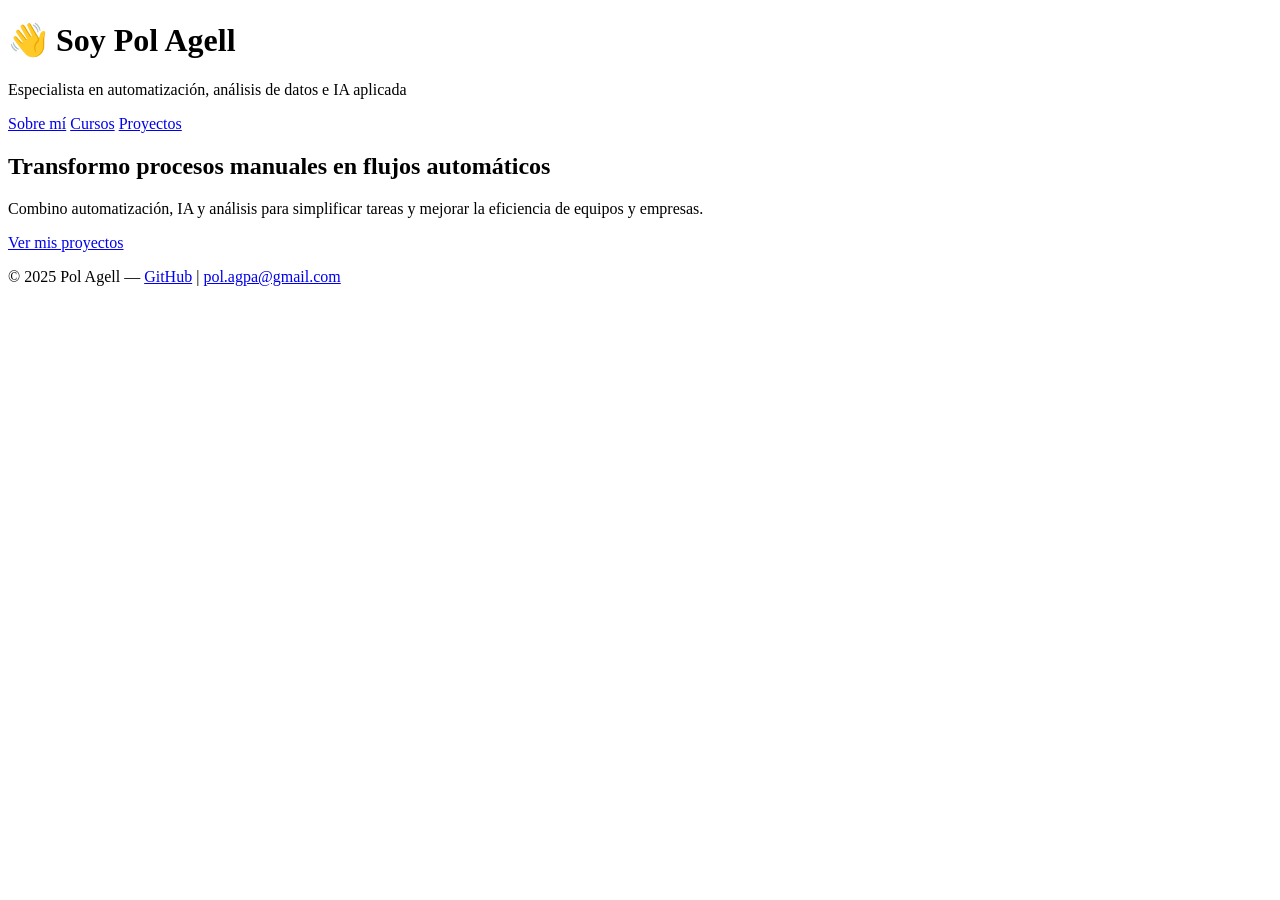
==== index.html @ 6b1739bf "Add files via upload" ====
<!DOCTYPE html>
<html lang="es">
<head>
  <meta charset="UTF-8">
  <meta name="viewport" content="width=device-width, initial-scale=1.0">
  <title>Pol Agell | Portfolio</title>
  <link rel="stylesheet" href="assets/css/style.css">
</head>
<body>
  <header>
    <h1>👋 Soy <span>Pol Agell</span></h1>
    <p>Especialista en automatización, análisis de datos e IA aplicada</p>
    <nav>
      <a href="about.html">Sobre mí</a>
      <a href="courses.html">Cursos</a>
      <a href="projects.html">Proyectos</a>
    </nav>
  </header>

  <section class="intro">
    <h2>Transformo procesos manuales en flujos automáticos</h2>
    <p>Combino automatización, IA y análisis para simplificar tareas y mejorar la eficiencia de equipos y empresas.</p>
    <a class="btn" href="projects.html">Ver mis proyectos</a>
  </section>

  <footer>
    <p>© 2025 Pol Agell — <a href="https://github.com/polagell" target="_blank">GitHub</a> | <a href="mailto:pol.agpa@gmail.com">pol.agpa@gmail.com</a></p>
  </footer>
</body>
</html>
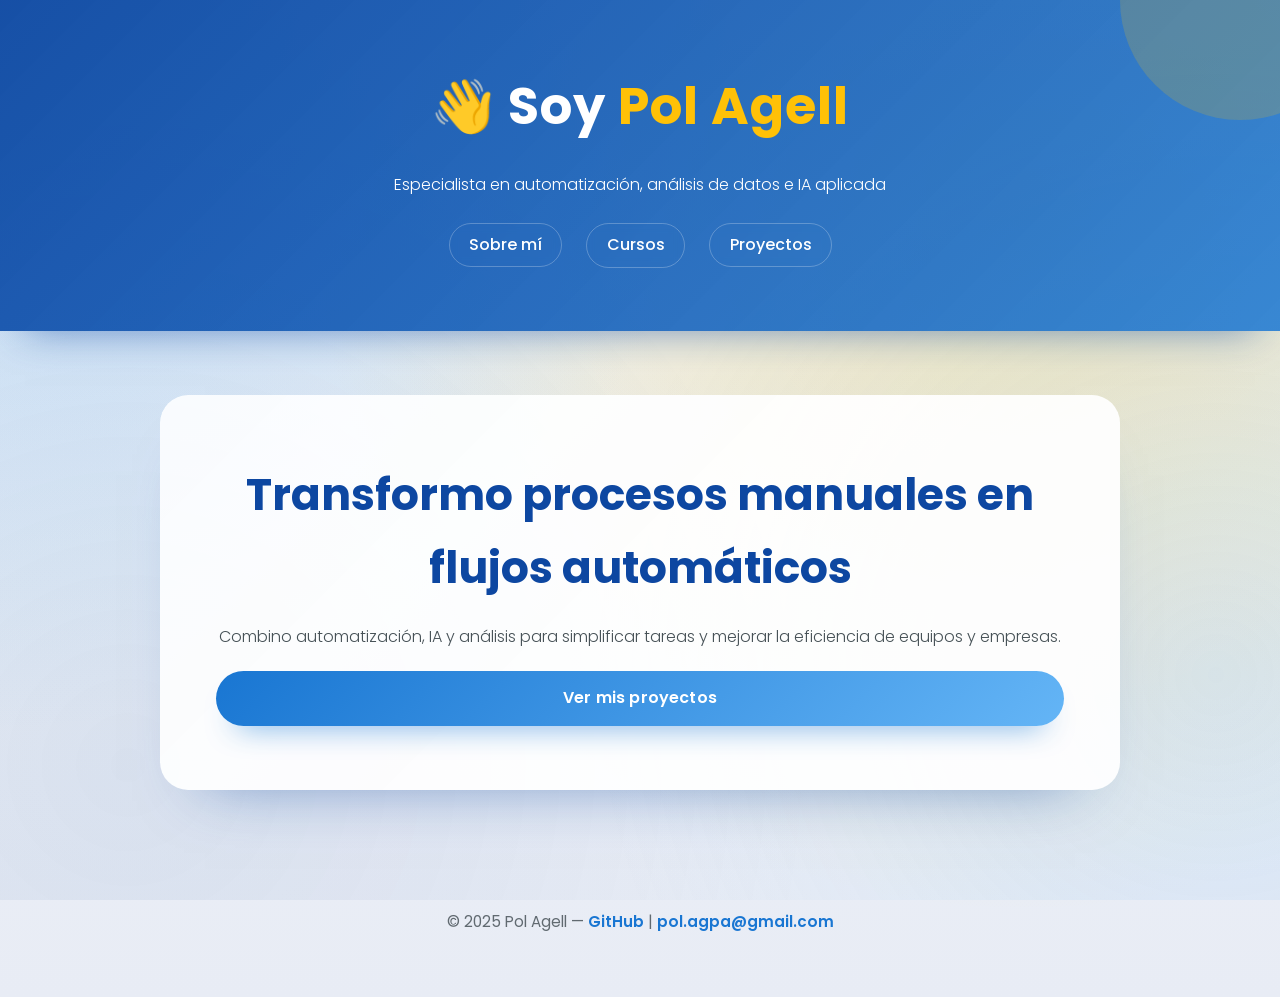
==== commit b9df7e46: "Refine portfolio styling and layout" ====
--- a/index.html
+++ b/index.html
@@ -1,30 +1,37 @@
-<!DOCTYPE html>
-<html lang="es">
-<head>
-  <meta charset="UTF-8">
-  <meta name="viewport" content="width=device-width, initial-scale=1.0">
-  <title>Pol Agell | Portfolio</title>
-  <link rel="stylesheet" href="assets/css/style.css">
-</head>
-<body>
-  <header>
-    <h1>👋 Soy <span>Pol Agell</span></h1>
-    <p>Especialista en automatización, análisis de datos e IA aplicada</p>
-    <nav>
-      <a href="about.html">Sobre mí</a>
-      <a href="courses.html">Cursos</a>
-      <a href="projects.html">Proyectos</a>
-    </nav>
-  </header>
-
-  <section class="intro">
-    <h2>Transformo procesos manuales en flujos automáticos</h2>
-    <p>Combino automatización, IA y análisis para simplificar tareas y mejorar la eficiencia de equipos y empresas.</p>
-    <a class="btn" href="projects.html">Ver mis proyectos</a>
-  </section>
-
-  <footer>
-    <p>© 2025 Pol Agell — <a href="https://github.com/polagell" target="_blank">GitHub</a> | <a href="mailto:pol.agpa@gmail.com">pol.agpa@gmail.com</a></p>
-  </footer>
-</body>
-</html>
+<!DOCTYPE html>
+<html lang="es">
+<head>
+  <meta charset="UTF-8">
+  <meta name="viewport" content="width=device-width, initial-scale=1.0">
+  <title>Pol Agell | Portfolio</title>
+  <link rel="preconnect" href="https://fonts.googleapis.com">
+  <link rel="preconnect" href="https://fonts.gstatic.com" crossorigin>
+  <link href="https://fonts.googleapis.com/css2?family=Poppins:wght@300;400;600;700&display=swap" rel="stylesheet">
+  <link rel="stylesheet" href="style.css">
+</head>
+<body>
+  <header class="site-header">
+    <div class="header-content">
+      <h1>👋 Soy <span>Pol Agell</span></h1>
+      <p>Especialista en automatización, análisis de datos e IA aplicada</p>
+      <nav class="main-nav">
+        <a href="about.html">Sobre mí</a>
+        <a href="courses.html">Cursos</a>
+        <a href="projects.html">Proyectos</a>
+      </nav>
+    </div>
+  </header>
+
+  <section class="intro hero-section">
+    <div class="hero-copy">
+      <h2>Transformo procesos manuales en flujos automáticos</h2>
+      <p>Combino automatización, IA y análisis para simplificar tareas y mejorar la eficiencia de equipos y empresas.</p>
+      <a class="btn" href="projects.html">Ver mis proyectos</a>
+    </div>
+  </section>
+
+  <footer class="site-footer">
+    <p>© 2025 Pol Agell — <a href="https://github.com/polagell" target="_blank">GitHub</a> | <a href="mailto:pol.agpa@gmail.com">pol.agpa@gmail.com</a></p>
+  </footer>
+</body>
+</html>
--- a/style.css
+++ b/style.css
@@ -0,0 +1,294 @@
+:root {
+  --denim: #0d47a1;
+  --navy: #1976d2;
+  --cerulean: #64b5f6;
+  --sunglow: #ffc107;
+  --outer: #263238;
+  --background: #eef3fb;
+  --card-bg: rgba(255, 255, 255, 0.92);
+}
+
+* {
+  box-sizing: border-box;
+}
+
+html {
+  scroll-behavior: smooth;
+}
+
+body {
+  font-family: 'Poppins', sans-serif;
+  margin: 0;
+  background: radial-gradient(circle at top left, rgba(100, 181, 246, 0.35), transparent 45%),
+    radial-gradient(circle at 80% 20%, rgba(255, 193, 7, 0.25), transparent 55%),
+    linear-gradient(180deg, #f7faff 0%, #eef2f7 35%, #e8ecf5 100%);
+  color: var(--outer);
+  line-height: 1.65;
+  min-height: 100vh;
+  position: relative;
+}
+
+body::before {
+  content: '';
+  position: fixed;
+  inset: 0;
+  background: radial-gradient(circle at 10% 85%, rgba(13, 71, 161, 0.08), transparent 50%),
+    radial-gradient(circle at 95% 75%, rgba(100, 181, 246, 0.15), transparent 45%);
+  z-index: -2;
+}
+
+.site-header {
+  background: linear-gradient(135deg, rgba(13, 71, 161, 0.95), rgba(25, 118, 210, 0.85));
+  color: #fff;
+  padding: clamp(2.5rem, 5vw, 4rem) 1.5rem;
+  box-shadow: 0 20px 40px -25px rgba(13, 71, 161, 0.65);
+  position: relative;
+  overflow: hidden;
+}
+
+.site-header::after {
+  content: '';
+  position: absolute;
+  width: 240px;
+  height: 240px;
+  border-radius: 50%;
+  background: rgba(255, 193, 7, 0.18);
+  top: -120px;
+  right: -80px;
+  filter: blur(0.5px);
+}
+
+.site-header.compact {
+  padding-block: clamp(2rem, 5vw, 3rem);
+}
+
+.header-content {
+  max-width: 1100px;
+  margin: 0 auto;
+  display: grid;
+  gap: 1.5rem;
+  justify-items: center;
+  text-align: center;
+}
+
+.site-header h1 {
+  font-size: clamp(2.5rem, 4vw, 3.5rem);
+  margin: 0;
+  letter-spacing: 0.02em;
+}
+
+.site-header h1 span {
+  color: var(--sunglow);
+}
+
+.site-header p {
+  font-weight: 300;
+  max-width: 640px;
+  margin: 0;
+}
+
+.main-nav {
+  display: flex;
+  gap: clamp(0.75rem, 3vw, 1.5rem);
+  flex-wrap: wrap;
+  justify-content: center;
+}
+
+.main-nav a {
+  color: #fff;
+  text-decoration: none;
+  font-weight: 500;
+  padding: 0.5rem 1.2rem;
+  border-radius: 999px;
+  border: 1px solid rgba(255, 255, 255, 0.25);
+  backdrop-filter: blur(4px);
+  transition: transform 0.2s ease, background 0.2s ease, color 0.2s ease, box-shadow 0.2s ease;
+}
+
+.main-nav a:hover,
+.main-nav a:focus-visible {
+  background: rgba(255, 193, 7, 0.95);
+  color: #0d1b2a;
+  transform: translateY(-2px);
+  box-shadow: 0 12px 25px -18px rgba(255, 193, 7, 0.9);
+}
+
+.hero-section {
+  max-width: 960px;
+  margin: clamp(2rem, 6vw, 4rem) auto;
+  padding: clamp(2.5rem, 7vw, 4rem) clamp(1.5rem, 6vw, 3.5rem);
+  background: var(--card-bg);
+  border-radius: 28px;
+  box-shadow: 0 35px 60px -45px rgba(13, 71, 161, 0.55);
+  position: relative;
+  overflow: hidden;
+}
+
+.hero-section::before {
+  content: '';
+  position: absolute;
+  inset: 0;
+  background: linear-gradient(135deg, rgba(25, 118, 210, 0.15), transparent 55%);
+  z-index: -1;
+}
+
+.hero-copy {
+  display: grid;
+  gap: 1.25rem;
+  text-align: center;
+}
+
+.hero-copy h2 {
+  font-size: clamp(2rem, 4vw, 2.75rem);
+  margin: 0;
+  color: var(--denim);
+}
+
+.hero-copy p {
+  margin: 0;
+  font-weight: 300;
+  color: rgba(38, 50, 56, 0.85);
+}
+
+.btn {
+  display: inline-flex;
+  justify-content: center;
+  align-items: center;
+  background: linear-gradient(135deg, var(--navy), var(--cerulean));
+  color: #fff;
+  padding: 0.9rem 2.4rem;
+  border-radius: 999px;
+  text-decoration: none;
+  font-weight: 600;
+  letter-spacing: 0.01em;
+  box-shadow: 0 18px 30px -20px rgba(25, 118, 210, 0.85);
+  transition: transform 0.25s ease, box-shadow 0.25s ease, background 0.25s ease;
+}
+
+.btn:hover,
+.btn:focus-visible {
+  background: linear-gradient(135deg, var(--sunglow), #ffd54f);
+  color: #0d1b2a;
+  transform: translateY(-3px);
+  box-shadow: 0 22px 35px -18px rgba(255, 193, 7, 0.75);
+}
+
+.page-section {
+  max-width: 960px;
+  margin: clamp(2rem, 6vw, 4rem) auto;
+  padding: clamp(2.5rem, 7vw, 4rem) clamp(1.75rem, 6vw, 3.5rem);
+  background: var(--card-bg);
+  border-radius: 26px;
+  box-shadow: 0 30px 55px -40px rgba(13, 71, 161, 0.45);
+  backdrop-filter: blur(4px);
+}
+
+.page-section p {
+  margin-top: 0;
+  font-weight: 300;
+  color: rgba(38, 50, 56, 0.85);
+}
+
+.card-grid {
+  display: grid;
+  grid-template-columns: repeat(auto-fit, minmax(240px, 1fr));
+  gap: clamp(1.5rem, 4vw, 2.5rem);
+  background: transparent;
+  box-shadow: none;
+  padding: clamp(2rem, 5vw, 3rem) clamp(1rem, 5vw, 2.5rem);
+}
+
+.card {
+  background: var(--card-bg);
+  padding: clamp(1.5rem, 4vw, 2.4rem);
+  border-radius: 24px;
+  border: 1px solid rgba(13, 71, 161, 0.08);
+  box-shadow: 0 25px 45px -35px rgba(13, 71, 161, 0.55);
+  transition: transform 0.25s ease, box-shadow 0.25s ease, border-color 0.25s ease;
+  display: grid;
+  gap: 0.75rem;
+}
+
+.card h3 {
+  margin: 0;
+  font-size: 1.3rem;
+  color: var(--denim);
+}
+
+.card p {
+  margin: 0;
+  color: rgba(38, 50, 56, 0.8);
+  font-weight: 300;
+}
+
+.card:hover,
+.card:focus-within {
+  transform: translateY(-6px);
+  box-shadow: 0 35px 60px -35px rgba(13, 71, 161, 0.6);
+  border-color: rgba(25, 118, 210, 0.25);
+}
+
+.card-link {
+  margin-top: 0.5rem;
+  color: var(--navy);
+  font-weight: 600;
+  text-decoration: none;
+  display: inline-flex;
+  align-items: center;
+  gap: 0.4rem;
+  transition: color 0.2s ease, transform 0.2s ease;
+}
+
+.card-link::after {
+  content: '→';
+  font-size: 1rem;
+  transition: transform 0.2s ease;
+}
+
+.card-link:hover,
+.card-link:focus-visible {
+  color: var(--denim);
+  transform: translateX(4px);
+}
+
+.card-link:hover::after,
+.card-link:focus-visible::after {
+  transform: translateX(3px);
+}
+
+.site-footer {
+  text-align: center;
+  padding: 2.5rem 1.5rem 3rem;
+  color: rgba(38, 50, 56, 0.7);
+  font-size: 0.95rem;
+}
+
+.site-footer a {
+  color: var(--navy);
+  font-weight: 600;
+  text-decoration: none;
+  transition: color 0.2s ease;
+}
+
+.site-footer a:hover,
+.site-footer a:focus-visible {
+  color: var(--denim);
+}
+
+@media (max-width: 600px) {
+  .site-header::after {
+    width: 180px;
+    height: 180px;
+    top: -90px;
+    right: -60px;
+  }
+
+  .hero-section,
+  .page-section {
+    border-radius: 22px;
+  }
+
+  .card {
+    border-radius: 20px;
+  }
+}
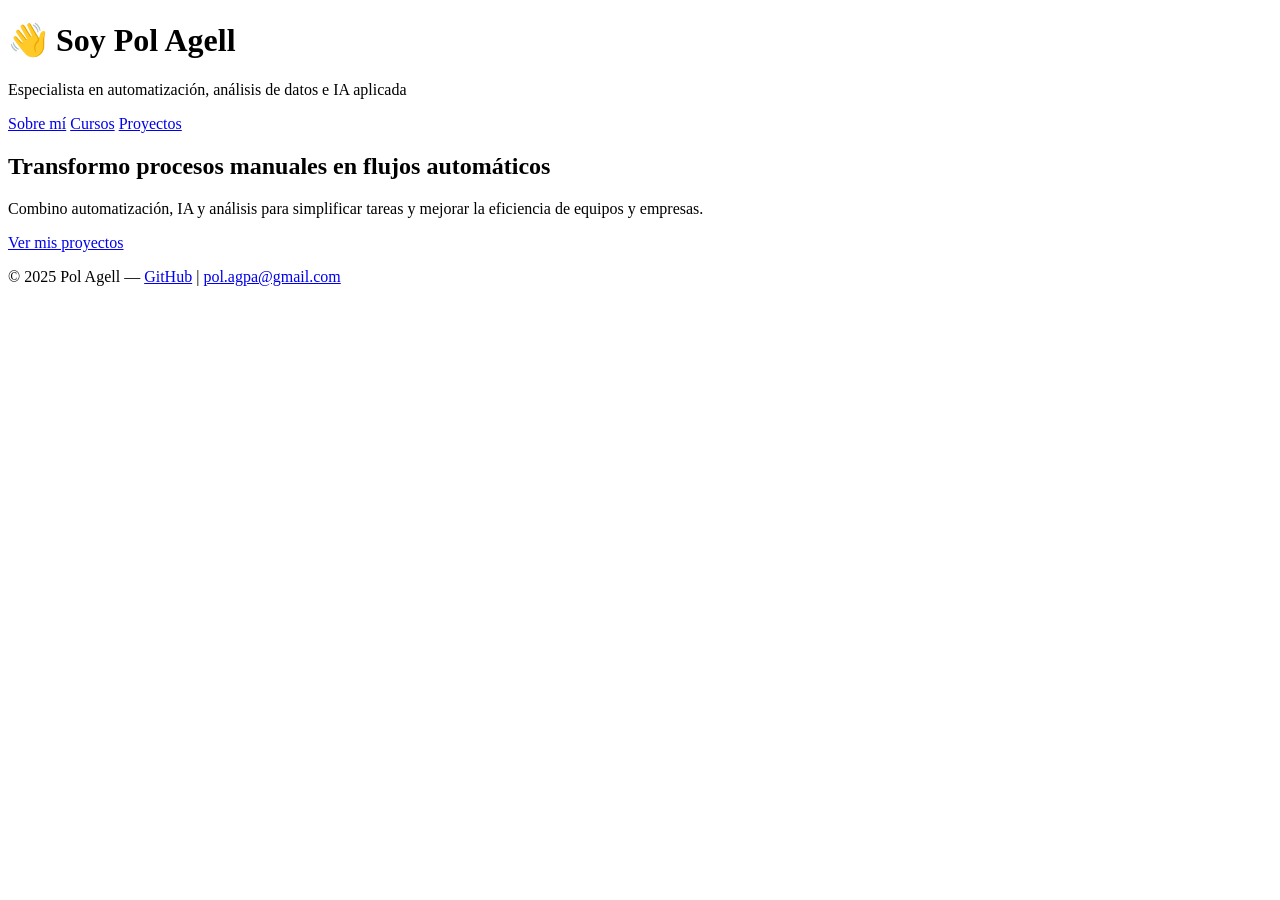
==== commit 6d264165: "Add files via upload" ====
--- a/index.html
+++ b/index.html
@@ -1,37 +1,30 @@
-<!DOCTYPE html>
-<html lang="es">
-<head>
-  <meta charset="UTF-8">
-  <meta name="viewport" content="width=device-width, initial-scale=1.0">
-  <title>Pol Agell | Portfolio</title>
-  <link rel="preconnect" href="https://fonts.googleapis.com">
-  <link rel="preconnect" href="https://fonts.gstatic.com" crossorigin>
-  <link href="https://fonts.googleapis.com/css2?family=Poppins:wght@300;400;600;700&display=swap" rel="stylesheet">
-  <link rel="stylesheet" href="style.css">
-</head>
-<body>
-  <header class="site-header">
-    <div class="header-content">
-      <h1>👋 Soy <span>Pol Agell</span></h1>
-      <p>Especialista en automatización, análisis de datos e IA aplicada</p>
-      <nav class="main-nav">
-        <a href="about.html">Sobre mí</a>
-        <a href="courses.html">Cursos</a>
-        <a href="projects.html">Proyectos</a>
-      </nav>
-    </div>
-  </header>
-
-  <section class="intro hero-section">
-    <div class="hero-copy">
-      <h2>Transformo procesos manuales en flujos automáticos</h2>
-      <p>Combino automatización, IA y análisis para simplificar tareas y mejorar la eficiencia de equipos y empresas.</p>
-      <a class="btn" href="projects.html">Ver mis proyectos</a>
-    </div>
-  </section>
-
-  <footer class="site-footer">
-    <p>© 2025 Pol Agell — <a href="https://github.com/polagell" target="_blank">GitHub</a> | <a href="mailto:pol.agpa@gmail.com">pol.agpa@gmail.com</a></p>
-  </footer>
-</body>
-</html>
+<!DOCTYPE html>
+<html lang="es">
+<head>
+  <meta charset="UTF-8">
+  <meta name="viewport" content="width=device-width, initial-scale=1.0">
+  <title>Pol Agell | Portfolio</title>
+  <link rel="stylesheet" href="assets/css/style.css">
+</head>
+<body>
+  <header>
+    <h1>👋 Soy <span>Pol Agell</span></h1>
+    <p>Especialista en automatización, análisis de datos e IA aplicada</p>
+    <nav>
+      <a href="about.html">Sobre mí</a>
+      <a href="courses.html">Cursos</a>
+      <a href="projects.html">Proyectos</a>
+    </nav>
+  </header>
+
+  <section class="intro">
+    <h2>Transformo procesos manuales en flujos automáticos</h2>
+    <p>Combino automatización, IA y análisis para simplificar tareas y mejorar la eficiencia de equipos y empresas.</p>
+    <a class="btn" href="projects.html">Ver mis proyectos</a>
+  </section>
+
+  <footer>
+    <p>© 2025 Pol Agell — <a href="https://github.com/polagell" target="_blank">GitHub</a> | <a href="mailto:pol.agpa@gmail.com">pol.agpa@gmail.com</a></p>
+  </footer>
+</body>
+</html>
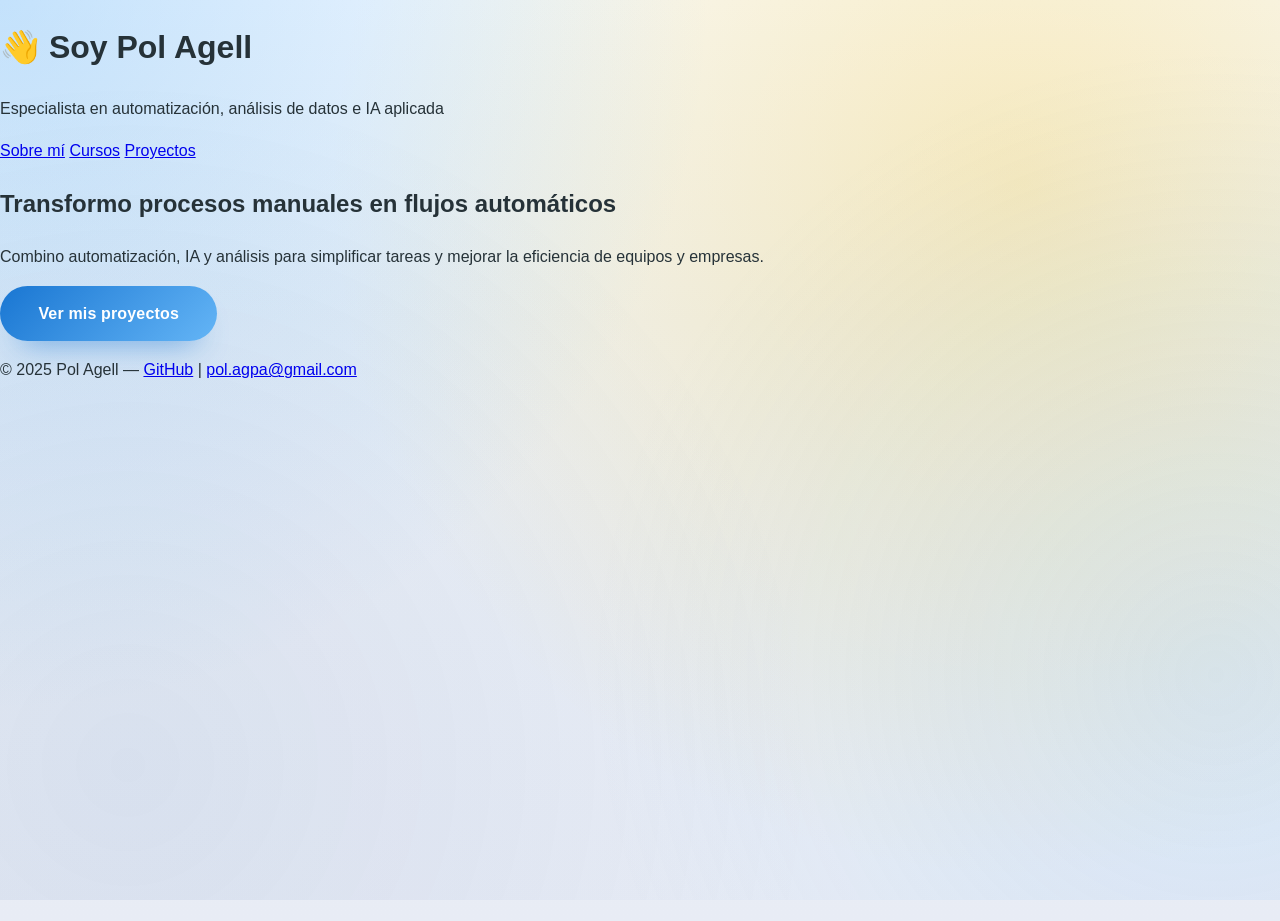
==== commit a116a950: "Add files via upload" ====
--- a/index.html
+++ b/index.html
@@ -4,7 +4,7 @@
   <meta charset="UTF-8">
   <meta name="viewport" content="width=device-width, initial-scale=1.0">
   <title>Pol Agell | Portfolio</title>
-  <link rel="stylesheet" href="assets/css/style.css">
+  <link rel="stylesheet" href="style.css">
 </head>
 <body>
   <header>
--- a/style.css
+++ b/style.css
@@ -0,0 +1,294 @@
+:root {
+  --denim: #0d47a1;
+  --navy: #1976d2;
+  --cerulean: #64b5f6;
+  --sunglow: #ffc107;
+  --outer: #263238;
+  --background: #eef3fb;
+  --card-bg: rgba(255, 255, 255, 0.92);
+}
+
+* {
+  box-sizing: border-box;
+}
+
+html {
+  scroll-behavior: smooth;
+}
+
+body {
+  font-family: 'Poppins', sans-serif;
+  margin: 0;
+  background: radial-gradient(circle at top left, rgba(100, 181, 246, 0.35), transparent 45%),
+    radial-gradient(circle at 80% 20%, rgba(255, 193, 7, 0.25), transparent 55%),
+    linear-gradient(180deg, #f7faff 0%, #eef2f7 35%, #e8ecf5 100%);
+  color: var(--outer);
+  line-height: 1.65;
+  min-height: 100vh;
+  position: relative;
+}
+
+body::before {
+  content: '';
+  position: fixed;
+  inset: 0;
+  background: radial-gradient(circle at 10% 85%, rgba(13, 71, 161, 0.08), transparent 50%),
+    radial-gradient(circle at 95% 75%, rgba(100, 181, 246, 0.15), transparent 45%);
+  z-index: -2;
+}
+
+.site-header {
+  background: linear-gradient(135deg, rgba(13, 71, 161, 0.95), rgba(25, 118, 210, 0.85));
+  color: #fff;
+  padding: clamp(2.5rem, 5vw, 4rem) 1.5rem;
+  box-shadow: 0 20px 40px -25px rgba(13, 71, 161, 0.65);
+  position: relative;
+  overflow: hidden;
+}
+
+.site-header::after {
+  content: '';
+  position: absolute;
+  width: 240px;
+  height: 240px;
+  border-radius: 50%;
+  background: rgba(255, 193, 7, 0.18);
+  top: -120px;
+  right: -80px;
+  filter: blur(0.5px);
+}
+
+.site-header.compact {
+  padding-block: clamp(2rem, 5vw, 3rem);
+}
+
+.header-content {
+  max-width: 1100px;
+  margin: 0 auto;
+  display: grid;
+  gap: 1.5rem;
+  justify-items: center;
+  text-align: center;
+}
+
+.site-header h1 {
+  font-size: clamp(2.5rem, 4vw, 3.5rem);
+  margin: 0;
+  letter-spacing: 0.02em;
+}
+
+.site-header h1 span {
+  color: var(--sunglow);
+}
+
+.site-header p {
+  font-weight: 300;
+  max-width: 640px;
+  margin: 0;
+}
+
+.main-nav {
+  display: flex;
+  gap: clamp(0.75rem, 3vw, 1.5rem);
+  flex-wrap: wrap;
+  justify-content: center;
+}
+
+.main-nav a {
+  color: #fff;
+  text-decoration: none;
+  font-weight: 500;
+  padding: 0.5rem 1.2rem;
+  border-radius: 999px;
+  border: 1px solid rgba(255, 255, 255, 0.25);
+  backdrop-filter: blur(4px);
+  transition: transform 0.2s ease, background 0.2s ease, color 0.2s ease, box-shadow 0.2s ease;
+}
+
+.main-nav a:hover,
+.main-nav a:focus-visible {
+  background: rgba(255, 193, 7, 0.95);
+  color: #0d1b2a;
+  transform: translateY(-2px);
+  box-shadow: 0 12px 25px -18px rgba(255, 193, 7, 0.9);
+}
+
+.hero-section {
+  max-width: 960px;
+  margin: clamp(2rem, 6vw, 4rem) auto;
+  padding: clamp(2.5rem, 7vw, 4rem) clamp(1.5rem, 6vw, 3.5rem);
+  background: var(--card-bg);
+  border-radius: 28px;
+  box-shadow: 0 35px 60px -45px rgba(13, 71, 161, 0.55);
+  position: relative;
+  overflow: hidden;
+}
+
+.hero-section::before {
+  content: '';
+  position: absolute;
+  inset: 0;
+  background: linear-gradient(135deg, rgba(25, 118, 210, 0.15), transparent 55%);
+  z-index: -1;
+}
+
+.hero-copy {
+  display: grid;
+  gap: 1.25rem;
+  text-align: center;
+}
+
+.hero-copy h2 {
+  font-size: clamp(2rem, 4vw, 2.75rem);
+  margin: 0;
+  color: var(--denim);
+}
+
+.hero-copy p {
+  margin: 0;
+  font-weight: 300;
+  color: rgba(38, 50, 56, 0.85);
+}
+
+.btn {
+  display: inline-flex;
+  justify-content: center;
+  align-items: center;
+  background: linear-gradient(135deg, var(--navy), var(--cerulean));
+  color: #fff;
+  padding: 0.9rem 2.4rem;
+  border-radius: 999px;
+  text-decoration: none;
+  font-weight: 600;
+  letter-spacing: 0.01em;
+  box-shadow: 0 18px 30px -20px rgba(25, 118, 210, 0.85);
+  transition: transform 0.25s ease, box-shadow 0.25s ease, background 0.25s ease;
+}
+
+.btn:hover,
+.btn:focus-visible {
+  background: linear-gradient(135deg, var(--sunglow), #ffd54f);
+  color: #0d1b2a;
+  transform: translateY(-3px);
+  box-shadow: 0 22px 35px -18px rgba(255, 193, 7, 0.75);
+}
+
+.page-section {
+  max-width: 960px;
+  margin: clamp(2rem, 6vw, 4rem) auto;
+  padding: clamp(2.5rem, 7vw, 4rem) clamp(1.75rem, 6vw, 3.5rem);
+  background: var(--card-bg);
+  border-radius: 26px;
+  box-shadow: 0 30px 55px -40px rgba(13, 71, 161, 0.45);
+  backdrop-filter: blur(4px);
+}
+
+.page-section p {
+  margin-top: 0;
+  font-weight: 300;
+  color: rgba(38, 50, 56, 0.85);
+}
+
+.card-grid {
+  display: grid;
+  grid-template-columns: repeat(auto-fit, minmax(240px, 1fr));
+  gap: clamp(1.5rem, 4vw, 2.5rem);
+  background: transparent;
+  box-shadow: none;
+  padding: clamp(2rem, 5vw, 3rem) clamp(1rem, 5vw, 2.5rem);
+}
+
+.card {
+  background: var(--card-bg);
+  padding: clamp(1.5rem, 4vw, 2.4rem);
+  border-radius: 24px;
+  border: 1px solid rgba(13, 71, 161, 0.08);
+  box-shadow: 0 25px 45px -35px rgba(13, 71, 161, 0.55);
+  transition: transform 0.25s ease, box-shadow 0.25s ease, border-color 0.25s ease;
+  display: grid;
+  gap: 0.75rem;
+}
+
+.card h3 {
+  margin: 0;
+  font-size: 1.3rem;
+  color: var(--denim);
+}
+
+.card p {
+  margin: 0;
+  color: rgba(38, 50, 56, 0.8);
+  font-weight: 300;
+}
+
+.card:hover,
+.card:focus-within {
+  transform: translateY(-6px);
+  box-shadow: 0 35px 60px -35px rgba(13, 71, 161, 0.6);
+  border-color: rgba(25, 118, 210, 0.25);
+}
+
+.card-link {
+  margin-top: 0.5rem;
+  color: var(--navy);
+  font-weight: 600;
+  text-decoration: none;
+  display: inline-flex;
+  align-items: center;
+  gap: 0.4rem;
+  transition: color 0.2s ease, transform 0.2s ease;
+}
+
+.card-link::after {
+  content: '→';
+  font-size: 1rem;
+  transition: transform 0.2s ease;
+}
+
+.card-link:hover,
+.card-link:focus-visible {
+  color: var(--denim);
+  transform: translateX(4px);
+}
+
+.card-link:hover::after,
+.card-link:focus-visible::after {
+  transform: translateX(3px);
+}
+
+.site-footer {
+  text-align: center;
+  padding: 2.5rem 1.5rem 3rem;
+  color: rgba(38, 50, 56, 0.7);
+  font-size: 0.95rem;
+}
+
+.site-footer a {
+  color: var(--navy);
+  font-weight: 600;
+  text-decoration: none;
+  transition: color 0.2s ease;
+}
+
+.site-footer a:hover,
+.site-footer a:focus-visible {
+  color: var(--denim);
+}
+
+@media (max-width: 600px) {
+  .site-header::after {
+    width: 180px;
+    height: 180px;
+    top: -90px;
+    right: -60px;
+  }
+
+  .hero-section,
+  .page-section {
+    border-radius: 22px;
+  }
+
+  .card {
+    border-radius: 20px;
+  }
+}
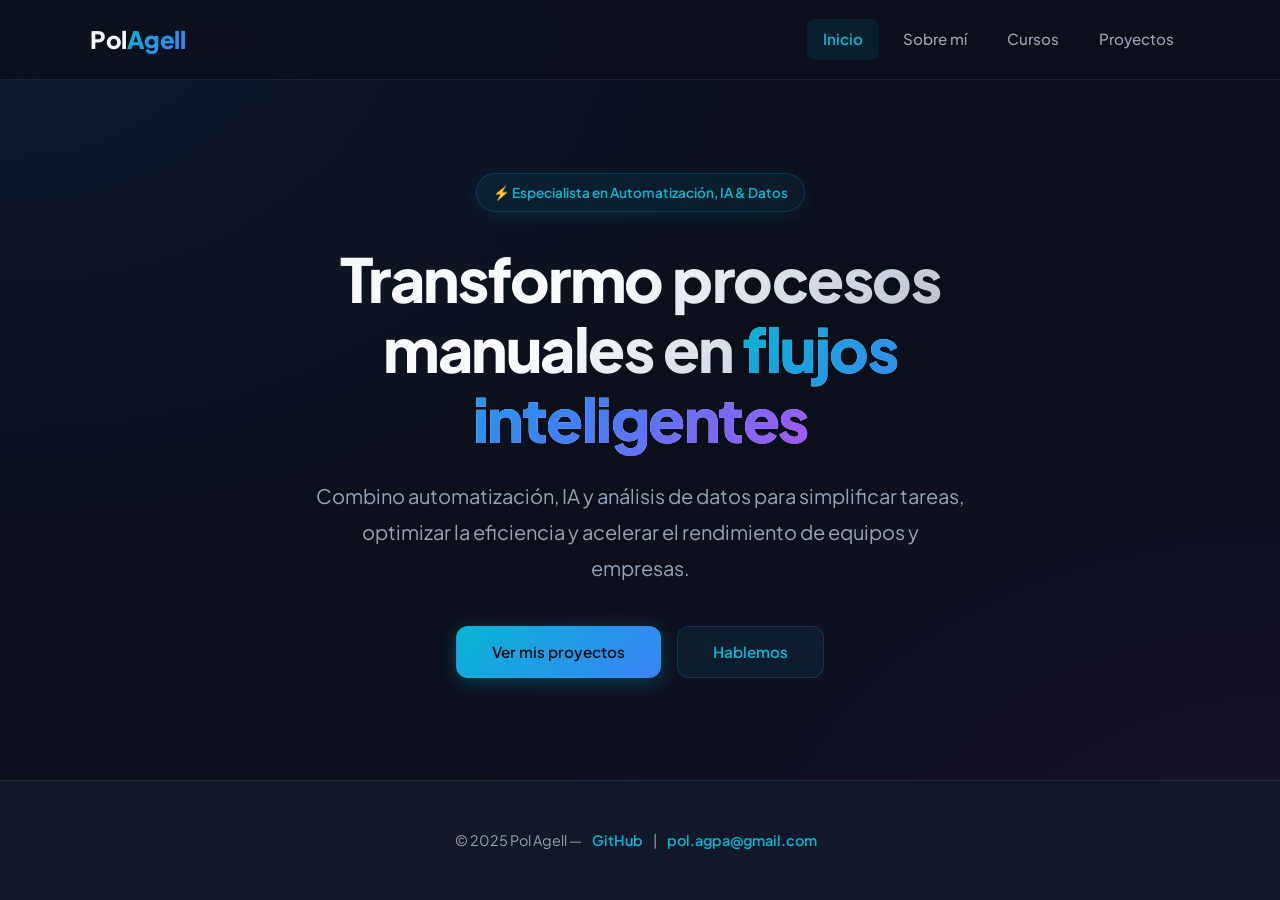
==== commit fb1f0b74: "Add files via upload" ====
--- a/index.html
+++ b/index.html
@@ -1,30 +1,41 @@
-<!DOCTYPE html>
-<html lang="es">
-<head>
-  <meta charset="UTF-8">
-  <meta name="viewport" content="width=device-width, initial-scale=1.0">
-  <title>Pol Agell | Portfolio</title>
-  <link rel="stylesheet" href="style.css">
-</head>
-<body>
-  <header>
-    <h1>👋 Soy <span>Pol Agell</span></h1>
-    <p>Especialista en automatización, análisis de datos e IA aplicada</p>
-    <nav>
-      <a href="about.html">Sobre mí</a>
-      <a href="courses.html">Cursos</a>
-      <a href="projects.html">Proyectos</a>
-    </nav>
-  </header>
-
-  <section class="intro">
-    <h2>Transformo procesos manuales en flujos automáticos</h2>
-    <p>Combino automatización, IA y análisis para simplificar tareas y mejorar la eficiencia de equipos y empresas.</p>
-    <a class="btn" href="projects.html">Ver mis proyectos</a>
-  </section>
-
-  <footer>
-    <p>© 2025 Pol Agell — <a href="https://github.com/polagell" target="_blank">GitHub</a> | <a href="mailto:pol.agpa@gmail.com">pol.agpa@gmail.com</a></p>
-  </footer>
-</body>
-</html>
+<!DOCTYPE html>
+<html lang="es">
+<head>
+  <meta charset="UTF-8">
+  <meta name="viewport" content="width=device-width, initial-scale=1.0">
+  <title>Pol Agell | Portfolio</title>
+  <link rel="stylesheet" href="style.css">
+</head>
+<body>
+  <!-- Menú de Navegación Global -->
+  <nav class="navbar">
+    <div class="nav-container">
+      <a href="index.html" class="nav-logo">Pol<span>Agell</span></a>
+      <div class="nav-links">
+        <a href="index.html" class="nav-link active">Inicio</a>
+        <a href="about.html" class="nav-link">Sobre mí</a>
+        <a href="courses.html" class="nav-link">Cursos</a>
+        <a href="projects.html" class="nav-link">Proyectos</a>
+      </div>
+    </div>
+  </nav>
+
+  <!-- Hero Section Centrado -->
+  <main class="container">
+    <section class="hero">
+      <div class="hero-badge">⚡ Especialista en Automatización, IA & Datos</div>
+      <h1 class="hero-title">Transformo procesos manuales en <span>flujos inteligentes</span></h1>
+      <p class="hero-description">Combino automatización, IA y análisis de datos para simplificar tareas, optimizar la eficiencia y acelerar el rendimiento de equipos y empresas.</p>
+      <div class="hero-buttons">
+        <a class="btn btn-primary" href="projects.html">Ver mis proyectos</a>
+        <a class="btn btn-secondary" href="mailto:pol.agpa@gmail.com">Hablemos</a>
+      </div>
+    </section>
+  </main>
+
+  <!-- Pie de página unificado -->
+  <footer>
+    <p>© 2025 Pol Agell — <a href="https://github.com/polagell" target="_blank">GitHub</a> | <a href="mailto:pol.agpa@gmail.com">pol.agpa@gmail.com</a></p>
+  </footer>
+</body>
+</html>
--- a/style.css
+++ b/style.css
@@ -1,294 +1,445 @@
+@import url('https://fonts.googleapis.com/css2?family=Plus+Jakarta+Sans:wght@300;400;500;600;700;800&display=swap');
+
 :root {
-  --denim: #0d47a1;
-  --navy: #1976d2;
-  --cerulean: #64b5f6;
-  --sunglow: #ffc107;
-  --outer: #263238;
-  --background: #eef3fb;
-  --card-bg: rgba(255, 255, 255, 0.92);
+  --bg-primary: #0B0F19;
+  --bg-secondary: #111827;
+  --primary: #3B82F6;          /* Vibrant Electric Blue */
+  --primary-glow: rgba(59, 130, 246, 0.15);
+  --secondary: #06B6D4;        /* Cyan */
+  --accent: #A855F7;           /* Sunset Purple */
+  --text-main: #F8FAFC;        /* Crisp White */
+  --text-muted: #94A3B8;       /* Slate Gray */
+  --card-bg: rgba(17, 24, 39, 0.7);
+  --card-border: rgba(255, 255, 255, 0.08);
+  --card-border-hover: rgba(6, 182, 212, 0.3);
+  --transition: all 0.3s cubic-bezier(0.4, 0, 0.2, 1);
 }
 
 * {
   box-sizing: border-box;
-}
-
-html {
-  scroll-behavior: smooth;
+  margin: 0;
+  padding: 0;
 }
 
 body {
-  font-family: 'Poppins', sans-serif;
-  margin: 0;
-  background: radial-gradient(circle at top left, rgba(100, 181, 246, 0.35), transparent 45%),
-    radial-gradient(circle at 80% 20%, rgba(255, 193, 7, 0.25), transparent 55%),
-    linear-gradient(180deg, #f7faff 0%, #eef2f7 35%, #e8ecf5 100%);
-  color: var(--outer);
-  line-height: 1.65;
+  font-family: 'Plus Jakarta Sans', sans-serif;
+  background-color: var(--bg-primary);
+  background-image: 
+    radial-gradient(at 0% 0%, rgba(59, 130, 246, 0.1) 0px, transparent 50%),
+    radial-gradient(at 100% 100%, rgba(168, 85, 247, 0.08) 0px, transparent 50%);
+  color: var(--text-main);
   min-height: 100vh;
-  position: relative;
-}
-
-body::before {
-  content: '';
-  position: fixed;
-  inset: 0;
-  background: radial-gradient(circle at 10% 85%, rgba(13, 71, 161, 0.08), transparent 50%),
-    radial-gradient(circle at 95% 75%, rgba(100, 181, 246, 0.15), transparent 45%);
-  z-index: -2;
-}
-
-.site-header {
-  background: linear-gradient(135deg, rgba(13, 71, 161, 0.95), rgba(25, 118, 210, 0.85));
-  color: #fff;
-  padding: clamp(2.5rem, 5vw, 4rem) 1.5rem;
-  box-shadow: 0 20px 40px -25px rgba(13, 71, 161, 0.65);
+  display: flex;
+  flex-direction: column;
+  line-height: 1.6;
+  overflow-x: hidden;
+}
+
+/* Global Navbar */
+.navbar {
+  position: sticky;
+  top: 0;
+  z-index: 100;
+  background: rgba(11, 15, 25, 0.8);
+  backdrop-filter: blur(12px);
+  -webkit-backdrop-filter: blur(12px);
+  border-bottom: 1px solid var(--card-border);
+  padding: 1.2rem 2rem;
+  transition: var(--transition);
+}
+
+.nav-container {
+  max-width: 1100px;
+  margin: 0 auto;
+  display: flex;
+  justify-content: space-between;
+  align-items: center;
+}
+
+.nav-logo {
+  font-size: 1.5rem;
+  font-weight: 800;
+  text-decoration: none;
+  color: var(--text-main);
+  letter-spacing: -0.5px;
+}
+
+.nav-logo span {
+  background: linear-gradient(135deg, var(--secondary) 0%, var(--primary) 100%);
+  -webkit-background-clip: text;
+  -webkit-text-fill-color: transparent;
+}
+
+.nav-links {
+  display: flex;
+  gap: 0.5rem;
+}
+
+.nav-link {
+  color: var(--text-muted);
+  text-decoration: none;
+  font-weight: 500;
+  font-size: 0.95rem;
+  padding: 0.5rem 1rem;
+  border-radius: 8px;
+  transition: var(--transition);
+}
+
+.nav-link:hover {
+  color: var(--text-main);
+  background: rgba(255, 255, 255, 0.05);
+}
+
+.nav-link.active {
+  color: var(--secondary);
+  background: rgba(6, 182, 212, 0.1);
+  font-weight: 600;
+}
+
+/* Main Layout Container */
+.container {
+  max-width: 1100px;
+  width: 100%;
+  margin: 0 auto;
+  padding: 3rem 2rem;
+  flex: 1;
+}
+
+.page-header {
+  text-align: center;
+  margin-bottom: 3.5rem;
+}
+
+.page-header h1 {
+  font-size: 2.8rem;
+  font-weight: 800;
+  letter-spacing: -1px;
+  margin-bottom: 1rem;
+  background: linear-gradient(135deg, var(--text-main) 30%, var(--text-muted) 100%);
+  -webkit-background-clip: text;
+  -webkit-text-fill-color: transparent;
+}
+
+.page-header p {
+  color: var(--text-muted);
+  font-size: 1.1rem;
+  max-width: 600px;
+  margin: 0 auto;
+}
+
+/* Centered Hero Section (index.html) */
+.hero {
+  display: flex;
+  flex-direction: column;
+  align-items: center;
+  justify-content: center;
+  text-align: center;
+  min-height: calc(75vh - 80px);
+  max-width: 800px;
+  margin: 0 auto;
+  padding: 2rem 1rem;
+}
+
+.hero-badge {
+  display: inline-flex;
+  align-items: center;
+  gap: 0.5rem;
+  background: rgba(6, 182, 212, 0.08);
+  border: 1px solid rgba(6, 182, 212, 0.2);
+  color: var(--secondary);
+  padding: 0.5rem 1rem;
+  border-radius: 99px;
+  font-size: 0.85rem;
+  font-weight: 600;
+  margin-bottom: 2rem;
+  box-shadow: 0 4px 20px rgba(6, 182, 212, 0.1);
+}
+
+.hero-title {
+  font-size: 3.8rem;
+  font-weight: 800;
+  line-height: 1.15;
+  letter-spacing: -1.5px;
+  margin-bottom: 1.5rem;
+  background: linear-gradient(135deg, var(--text-main) 40%, var(--text-muted) 100%);
+  -webkit-background-clip: text;
+  -webkit-text-fill-color: transparent;
+}
+
+.hero-title span {
+  background: linear-gradient(135deg, var(--secondary) 0%, var(--primary) 50%, var(--accent) 100%);
+  -webkit-background-clip: text;
+  -webkit-text-fill-color: transparent;
+}
+
+.hero-description {
+  font-size: 1.25rem;
+  color: var(--text-muted);
+  max-width: 650px;
+  margin: 0 auto 2.5rem;
+  line-height: 1.8;
+}
+
+.hero-buttons {
+  display: flex;
+  gap: 1rem;
+  justify-content: center;
+  align-items: center;
+}
+
+/* Glassmorphism Cards Grid */
+.grid {
+  display: grid;
+  grid-template-columns: repeat(auto-fit, minmax(300px, 1fr));
+  gap: 2rem;
+  margin-bottom: 2rem;
+}
+
+.card {
+  background: var(--card-bg);
+  border: 1px solid var(--card-border);
+  border-radius: 20px;
+  padding: 2.5rem 2rem;
+  backdrop-filter: blur(16px);
+  -webkit-backdrop-filter: blur(16px);
+  transition: var(--transition);
   position: relative;
   overflow: hidden;
-}
-
-.site-header::after {
+  display: flex;
+  flex-direction: column;
+  justify-content: space-between;
+}
+
+.card::before {
   content: '';
   position: absolute;
-  width: 240px;
-  height: 240px;
-  border-radius: 50%;
-  background: rgba(255, 193, 7, 0.18);
-  top: -120px;
-  right: -80px;
-  filter: blur(0.5px);
-}
-
-.site-header.compact {
-  padding-block: clamp(2rem, 5vw, 3rem);
-}
-
-.header-content {
-  max-width: 1100px;
-  margin: 0 auto;
-  display: grid;
-  gap: 1.5rem;
-  justify-items: center;
-  text-align: center;
-}
-
-.site-header h1 {
-  font-size: clamp(2.5rem, 4vw, 3.5rem);
-  margin: 0;
-  letter-spacing: 0.02em;
-}
-
-.site-header h1 span {
-  color: var(--sunglow);
-}
-
-.site-header p {
-  font-weight: 300;
-  max-width: 640px;
-  margin: 0;
-}
-
-.main-nav {
-  display: flex;
-  gap: clamp(0.75rem, 3vw, 1.5rem);
+  top: 0;
+  left: 0;
+  right: 0;
+  height: 2px;
+  background: linear-gradient(90deg, transparent, var(--secondary), transparent);
+  opacity: 0;
+  transition: var(--transition);
+}
+
+.card:hover {
+  transform: translateY(-6px);
+  border-color: var(--card-border-hover);
+  box-shadow: 0 20px 40px rgba(6, 182, 212, 0.05);
+}
+
+.card:hover::before {
+  opacity: 1;
+}
+
+.card-content {
+  margin-bottom: 1.5rem;
+}
+
+.card h3 {
+  font-size: 1.4rem;
+  font-weight: 700;
+  color: var(--text-main);
+  margin-bottom: 1rem;
+  letter-spacing: -0.5px;
+}
+
+.card p {
+  color: var(--text-muted);
+  font-size: 0.95rem;
+  margin-bottom: 0.75rem;
+  line-height: 1.6;
+}
+
+.card b {
+  color: var(--text-main);
+  font-weight: 600;
+}
+
+/* Custom Tag Badges inside Cards */
+.tech-list {
+  display: flex;
   flex-wrap: wrap;
-  justify-content: center;
-}
-
-.main-nav a {
-  color: #fff;
-  text-decoration: none;
+  gap: 0.5rem;
+  margin-top: 1rem;
+  margin-bottom: 1rem;
+}
+
+.tech-tag {
+  background: rgba(255, 255, 255, 0.05);
+  border: 1px solid rgba(255, 255, 255, 0.08);
+  color: var(--text-muted);
+  padding: 0.25rem 0.75rem;
+  border-radius: 99px;
+  font-size: 0.8rem;
   font-weight: 500;
-  padding: 0.5rem 1.2rem;
-  border-radius: 999px;
-  border: 1px solid rgba(255, 255, 255, 0.25);
-  backdrop-filter: blur(4px);
-  transition: transform 0.2s ease, background 0.2s ease, color 0.2s ease, box-shadow 0.2s ease;
-}
-
-.main-nav a:hover,
-.main-nav a:focus-visible {
-  background: rgba(255, 193, 7, 0.95);
-  color: #0d1b2a;
-  transform: translateY(-2px);
-  box-shadow: 0 12px 25px -18px rgba(255, 193, 7, 0.9);
-}
-
-.hero-section {
-  max-width: 960px;
-  margin: clamp(2rem, 6vw, 4rem) auto;
-  padding: clamp(2.5rem, 7vw, 4rem) clamp(1.5rem, 6vw, 3.5rem);
-  background: var(--card-bg);
-  border-radius: 28px;
-  box-shadow: 0 35px 60px -45px rgba(13, 71, 161, 0.55);
-  position: relative;
-  overflow: hidden;
-}
-
-.hero-section::before {
-  content: '';
-  position: absolute;
-  inset: 0;
-  background: linear-gradient(135deg, rgba(25, 118, 210, 0.15), transparent 55%);
-  z-index: -1;
-}
-
-.hero-copy {
-  display: grid;
-  gap: 1.25rem;
-  text-align: center;
-}
-
-.hero-copy h2 {
-  font-size: clamp(2rem, 4vw, 2.75rem);
-  margin: 0;
-  color: var(--denim);
-}
-
-.hero-copy p {
-  margin: 0;
-  font-weight: 300;
-  color: rgba(38, 50, 56, 0.85);
-}
-
+  transition: var(--transition);
+}
+
+.card:hover .tech-tag {
+  border-color: rgba(6, 182, 212, 0.15);
+  color: var(--text-main);
+}
+
+/* Styled Buttons */
 .btn {
   display: inline-flex;
+  align-items: center;
   justify-content: center;
-  align-items: center;
-  background: linear-gradient(135deg, var(--navy), var(--cerulean));
-  color: #fff;
-  padding: 0.9rem 2.4rem;
-  border-radius: 999px;
+  padding: 0.8rem 2.2rem;
+  border-radius: 12px;
+  font-weight: 600;
+  font-size: 0.95rem;
   text-decoration: none;
-  font-weight: 600;
-  letter-spacing: 0.01em;
-  box-shadow: 0 18px 30px -20px rgba(25, 118, 210, 0.85);
-  transition: transform 0.25s ease, box-shadow 0.25s ease, background 0.25s ease;
-}
-
-.btn:hover,
-.btn:focus-visible {
-  background: linear-gradient(135deg, var(--sunglow), #ffd54f);
-  color: #0d1b2a;
+  cursor: pointer;
+  transition: var(--transition);
+  border: 1px solid transparent;
+}
+
+.btn-primary {
+  background: linear-gradient(135deg, var(--secondary) 0%, var(--primary) 100%);
+  color: var(--bg-primary);
+  box-shadow: 0 4px 20px rgba(6, 182, 212, 0.3);
+}
+
+.btn-primary:hover {
   transform: translateY(-3px);
-  box-shadow: 0 22px 35px -18px rgba(255, 193, 7, 0.75);
-}
-
-.page-section {
-  max-width: 960px;
-  margin: clamp(2rem, 6vw, 4rem) auto;
-  padding: clamp(2.5rem, 7vw, 4rem) clamp(1.75rem, 6vw, 3.5rem);
-  background: var(--card-bg);
-  border-radius: 26px;
-  box-shadow: 0 30px 55px -40px rgba(13, 71, 161, 0.45);
-  backdrop-filter: blur(4px);
-}
-
-.page-section p {
-  margin-top: 0;
-  font-weight: 300;
-  color: rgba(38, 50, 56, 0.85);
-}
-
-.card-grid {
-  display: grid;
-  grid-template-columns: repeat(auto-fit, minmax(240px, 1fr));
-  gap: clamp(1.5rem, 4vw, 2.5rem);
-  background: transparent;
-  box-shadow: none;
-  padding: clamp(2rem, 5vw, 3rem) clamp(1rem, 5vw, 2.5rem);
-}
-
-.card {
-  background: var(--card-bg);
-  padding: clamp(1.5rem, 4vw, 2.4rem);
-  border-radius: 24px;
-  border: 1px solid rgba(13, 71, 161, 0.08);
-  box-shadow: 0 25px 45px -35px rgba(13, 71, 161, 0.55);
-  transition: transform 0.25s ease, box-shadow 0.25s ease, border-color 0.25s ease;
-  display: grid;
-  gap: 0.75rem;
-}
-
-.card h3 {
-  margin: 0;
-  font-size: 1.3rem;
-  color: var(--denim);
-}
-
-.card p {
-  margin: 0;
-  color: rgba(38, 50, 56, 0.8);
-  font-weight: 300;
-}
-
-.card:hover,
-.card:focus-within {
-  transform: translateY(-6px);
-  box-shadow: 0 35px 60px -35px rgba(13, 71, 161, 0.6);
-  border-color: rgba(25, 118, 210, 0.25);
-}
-
+  box-shadow: 0 8px 30px rgba(6, 182, 212, 0.5);
+}
+
+.btn-secondary {
+  background: rgba(6, 182, 212, 0.08);
+  border: 1px solid rgba(6, 182, 212, 0.2);
+  color: var(--secondary);
+}
+
+.btn-secondary:hover {
+  background: var(--secondary);
+  color: var(--bg-primary);
+  box-shadow: 0 4px 15px rgba(6, 182, 212, 0.2);
+  transform: translateY(-3px);
+}
+
+/* Clean Custom Action Links (Replaces Purple visited links) */
 .card-link {
-  margin-top: 0.5rem;
-  color: var(--navy);
-  font-weight: 600;
+  display: inline-flex;
+  align-items: center;
+  gap: 0.4rem;
+  color: var(--secondary);
   text-decoration: none;
-  display: inline-flex;
-  align-items: center;
-  gap: 0.4rem;
-  transition: color 0.2s ease, transform 0.2s ease;
+  font-weight: 600;
+  font-size: 0.95rem;
+  transition: var(--transition);
+  margin-top: 1rem;
 }
 
 .card-link::after {
   content: '→';
-  font-size: 1rem;
-  transition: transform 0.2s ease;
-}
-
-.card-link:hover,
-.card-link:focus-visible {
-  color: var(--denim);
-  transform: translateX(4px);
-}
-
-.card-link:hover::after,
-.card-link:focus-visible::after {
-  transform: translateX(3px);
-}
-
-.site-footer {
+  font-size: 1.1rem;
+  transition: transform 0.2s cubic-bezier(0.4, 0, 0.2, 1);
+}
+
+.card-link:hover {
+  color: var(--text-main);
+}
+
+.card-link:hover::after {
+  transform: translateX(5px);
+}
+
+/* Standardized Footer */
+footer {
+  background: var(--bg-secondary);
+  border-top: 1px solid var(--card-border);
+  padding: 3rem 2rem;
   text-align: center;
-  padding: 2.5rem 1.5rem 3rem;
-  color: rgba(38, 50, 56, 0.7);
-  font-size: 0.95rem;
-}
-
-.site-footer a {
-  color: var(--navy);
-  font-weight: 600;
+  color: var(--text-muted);
+  font-size: 0.9rem;
+  margin-top: auto;
+}
+
+footer p {
+  max-width: 1100px;
+  margin: 0 auto;
+}
+
+footer a {
+  color: var(--secondary);
   text-decoration: none;
-  transition: color 0.2s ease;
-}
-
-.site-footer a:hover,
-.site-footer a:focus-visible {
-  color: var(--denim);
-}
-
-@media (max-width: 600px) {
-  .site-header::after {
-    width: 180px;
-    height: 180px;
-    top: -90px;
-    right: -60px;
-  }
-
-  .hero-section,
-  .page-section {
-    border-radius: 22px;
-  }
-
-  .card {
-    border-radius: 20px;
-  }
-}
+  font-weight: 600;
+  transition: var(--transition);
+  padding: 0.2rem 0.5rem;
+  border-radius: 4px;
+}
+
+footer a:hover {
+  color: var(--text-main);
+  background: rgba(6, 182, 212, 0.1);
+}
+
+/* Content Layout (about section) */
+.about-content {
+  background: var(--card-bg);
+  border: 1px solid var(--card-border);
+  border-radius: 24px;
+  padding: 3.5rem;
+  backdrop-filter: blur(16px);
+  -webkit-backdrop-filter: blur(16px);
+  max-width: 800px;
+  margin: 0 auto;
+  box-shadow: 0 10px 30px rgba(0,0,0,0.2);
+}
+
+.about-content p {
+  font-size: 1.1rem;
+  color: var(--text-muted);
+  line-height: 1.8;
+  margin-bottom: 1.5rem;
+}
+
+.about-content p strong {
+  color: var(--text-main);
+  font-weight: 600;
+}
+
+/* Responsive adjustments */
+@media (max-width: 768px) {
+  .navbar {
+    padding: 1rem;
+  }
+  
+  .nav-container {
+    flex-direction: column;
+    gap: 1rem;
+  }
+  
+  .nav-links {
+    width: 100%;
+    justify-content: center;
+  }
+  
+  .hero-title {
+    font-size: 2.5rem;
+  }
+  
+  .hero-description {
+    font-size: 1.1rem;
+  }
+  
+  .hero-buttons {
+    flex-direction: column;
+    width: 100%;
+  }
+  
+  .btn {
+    width: 100%;
+  }
+  
+  .container {
+    padding: 2rem 1rem;
+  }
+  
+  .about-content {
+    padding: 2rem 1.5rem;
+  }
+}
